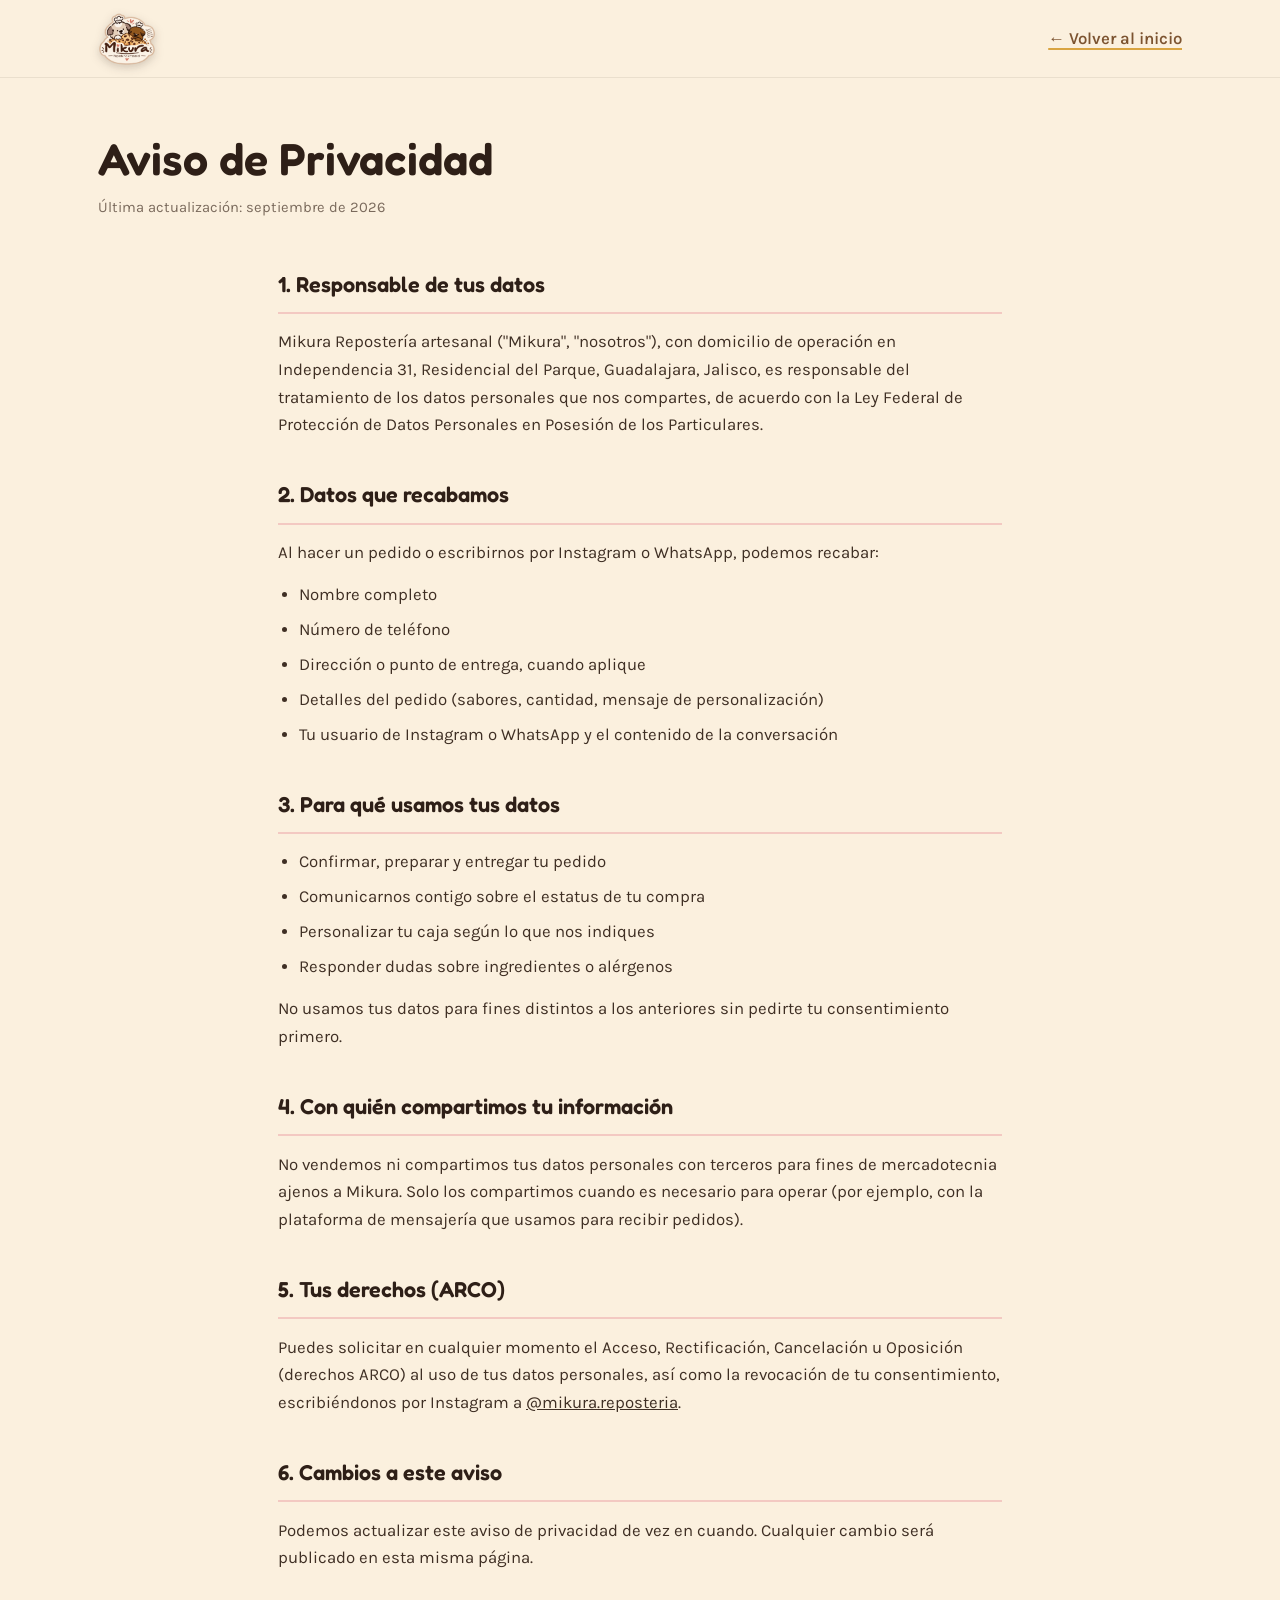
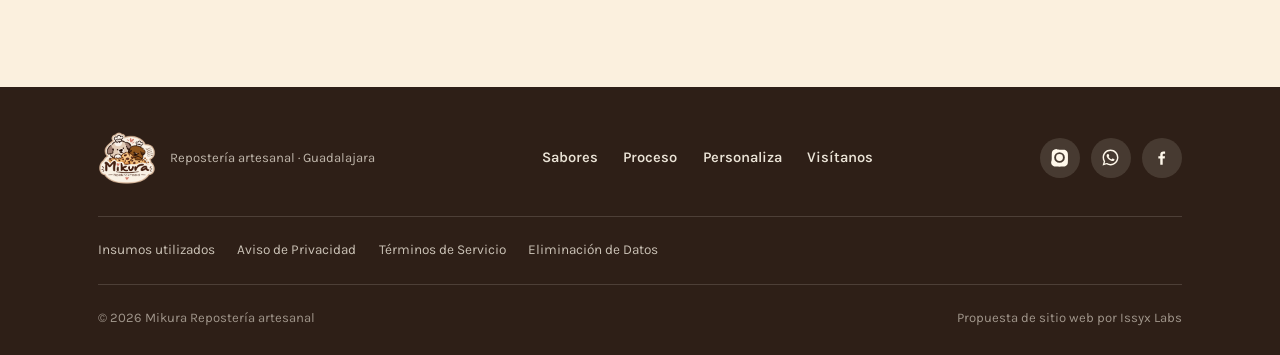
==== aviso-privacidad.html @ cdae1a2a "Add files via upload" ====
<!DOCTYPE html>
<html lang="es-MX">
<head>
<meta charset="UTF-8">
<meta name="viewport" content="width=device-width, initial-scale=1.0">
<title>Aviso de Privacidad | Mikura</title>
<link rel="preconnect" href="https://fonts.googleapis.com">
<link rel="preconnect" href="https://fonts.gstatic.com" crossorigin>
<link href="https://fonts.googleapis.com/css2?family=Fredoka:wght@400;500;600;700&family=Karla:wght@400;500;600;700&display=swap" rel="stylesheet">
<link rel="stylesheet" href="styles.css">
</head>
<body>

<header>
  <div class="subnav">
    <a href="index.html" class="brand">
      <img src="logo.png" alt="Mikura, repostería artesanal">
    </a>
    <a href="index.html" class="link-underline">← Volver al inicio</a>
  </div>
</header>

<main>
  <section class="subpage-hero">
    <div class="wrap">
      <h1>Aviso de Privacidad</h1>
      <p class="updated">Última actualización: septiembre de 2026</p>
    </div>
  </section>

  <section class="legal-content">
    <div class="wrap">

      <section>
        <h2>1. Responsable de tus datos</h2>
        <p>Mikura Repostería artesanal ("Mikura", "nosotros"), con domicilio de operación en Independencia 31, Residencial del Parque, Guadalajara, Jalisco, es responsable del tratamiento de los datos personales que nos compartes, de acuerdo con la Ley Federal de Protección de Datos Personales en Posesión de los Particulares.</p>
      </section>

      <section>
        <h2>2. Datos que recabamos</h2>
        <p>Al hacer un pedido o escribirnos por Instagram o WhatsApp, podemos recabar:</p>
        <ul>
          <li>Nombre completo</li>
          <li>Número de teléfono</li>
          <li>Dirección o punto de entrega, cuando aplique</li>
          <li>Detalles del pedido (sabores, cantidad, mensaje de personalización)</li>
          <li>Tu usuario de Instagram o WhatsApp y el contenido de la conversación</li>
        </ul>
      </section>

      <section>
        <h2>3. Para qué usamos tus datos</h2>
        <ul>
          <li>Confirmar, preparar y entregar tu pedido</li>
          <li>Comunicarnos contigo sobre el estatus de tu compra</li>
          <li>Personalizar tu caja según lo que nos indiques</li>
          <li>Responder dudas sobre ingredientes o alérgenos</li>
        </ul>
        <p>No usamos tus datos para fines distintos a los anteriores sin pedirte tu consentimiento primero.</p>
      </section>

      <section>
        <h2>4. Con quién compartimos tu información</h2>
        <p>No vendemos ni compartimos tus datos personales con terceros para fines de mercadotecnia ajenos a Mikura. Solo los compartimos cuando es necesario para operar (por ejemplo, con la plataforma de mensajería que usamos para recibir pedidos).</p>
      </section>

      <section>
        <h2>5. Tus derechos (ARCO)</h2>
        <p>Puedes solicitar en cualquier momento el Acceso, Rectificación, Cancelación u Oposición (derechos ARCO) al uso de tus datos personales, así como la revocación de tu consentimiento, escribiéndonos por Instagram a <a href="https://www.instagram.com/mikura.reposteria/" target="_blank" rel="noopener">@mikura.reposteria</a>.</p>
      </section>

      <section>
        <h2>6. Cambios a este aviso</h2>
        <p>Podemos actualizar este aviso de privacidad de vez en cuando. Cualquier cambio será publicado en esta misma página.</p>
      </section>

    </div>
  </section>
</main>

<footer>
  <div class="wrap">
    <div class="footer-top">
      <div class="footer-brand">
        <img src="logo.png" alt="Mikura, repostería artesanal">
        <span>Repostería artesanal · Guadalajara</span>
      </div>
      <div class="footer-links">
        <a href="index.html#sabores">Sabores</a>
        <a href="index.html#proceso">Proceso</a>
        <a href="index.html#personaliza">Personaliza</a>
        <a href="index.html#visitanos">Visítanos</a>
      </div>
      <div class="social-row">
        <a href="https://www.instagram.com/mikura.reposteria/" target="_blank" rel="noopener" class="social-icon" aria-label="Instagram">
          <svg viewBox="0 0 24 24"><path d="M12 2.2c3.2 0 3.58.01 4.85.07 1.17.05 1.97.24 2.43.4a4.9 4.9 0 0 1 1.77 1.15 4.9 4.9 0 0 1 1.15 1.77c.16.46.35 1.26.4 2.43.06 1.27.07 1.65.07 4.85s-.01 3.58-.07 4.85c-.05 1.17-.24 1.97-.4 2.43a4.9 4.9 0 0 1-1.15 1.77 4.9 4.9 0 0 1-1.77 1.15c-.46.16-1.26.35-2.43.4-1.27.06-1.65.07-4.85.07s-3.58-.01-4.85-.07c-1.17-.05-1.97-.24-2.43-.4a4.9 4.9 0 0 1-1.77-1.15 4.9 4.9 0 0 1-1.15-1.77c-.16-.46-.35-1.26-.4-2.43C2.21 15.58 2.2 15.2 2.2 12s.01-3.58.07-4.85c.05-1.17.24-1.97.4-2.43a4.9 4.9 0 0 1 1.15-1.77A4.9 4.9 0 0 1 5.59 1.8c.46-.16 1.26-.35 2.43-.4C9.29 2.21 9.67 2.2 12 2.2Zm0 3.05a6.75 6.75 0 1 0 0 13.5 6.75 6.75 0 0 0 0-13.5Zm0 2.4a4.35 4.35 0 1 1 0 8.7 4.35 4.35 0 0 1 0-8.7Zm7.02-2.68a1.58 1.58 0 1 1-3.15 0 1.58 1.58 0 0 1 3.15 0Z"/></svg>
        </a>
        <a href="#" class="social-icon pending" data-pending="WhatsApp" aria-label="WhatsApp">
          <svg viewBox="0 0 24 24"><path d="M12.02 2C6.5 2 2.03 6.48 2.03 12c0 1.86.5 3.62 1.42 5.14L2 22l4.98-1.4a9.94 9.94 0 0 0 5.04 1.37h.01c5.51 0 9.98-4.48 9.98-10S17.53 2 12.02 2Zm0 18.1h-.01a8.1 8.1 0 0 1-4.14-1.13l-.3-.18-3.07.87.82-3.03-.2-.31a8.16 8.16 0 0 1-1.24-4.32c0-4.52 3.66-8.19 8.16-8.19a8.13 8.13 0 0 1 8.14 8.2c0 4.52-3.67 8.19-8.16 8.19Zm4.46-6.14c-.24-.12-1.44-.71-1.66-.79-.22-.08-.38-.12-.55.12-.16.24-.63.79-.77.95-.14.16-.28.18-.52.06-.24-.12-1.02-.38-1.94-1.2-.72-.64-1.2-1.44-1.35-1.68-.14-.24-.02-.37.11-.49.11-.11.24-.28.36-.42.12-.14.16-.24.24-.4.08-.16.04-.3-.02-.42-.06-.12-.55-1.33-.76-1.82-.2-.48-.4-.41-.55-.42h-.47c-.16 0-.42.06-.64.3-.22.24-.84.82-.84 2s.86 2.32.98 2.48c.12.16 1.7 2.6 4.12 3.64.58.25 1.03.4 1.38.51.58.18 1.11.16 1.53.1.47-.07 1.44-.59 1.64-1.16.2-.57.2-1.06.14-1.16-.06-.1-.22-.16-.46-.28Z"/></svg>
        </a>
        <a href="#" class="social-icon pending" data-pending="Facebook" aria-label="Facebook">
          <svg viewBox="0 0 24 24"><path d="M13.5 21v-7.6h2.55l.38-2.96h-2.93V8.56c0-.86.24-1.44 1.47-1.44h1.57V4.46c-.27-.04-1.2-.12-2.28-.12-2.26 0-3.8 1.38-3.8 3.9v2.18H8v2.96h2.46V21h3.04Z"/></svg>
        </a>
      </div>
    </div>
    <div class="footer-legal">
      <a href="insumos.html">Insumos utilizados</a>
      <a href="aviso-privacidad.html">Aviso de Privacidad</a>
      <a href="terminos-servicio.html">Términos de Servicio</a>
      <a href="eliminacion-datos.html">Eliminación de Datos</a>
    </div>
    <div class="footer-bottom">
      <span>© 2026 Mikura Repostería artesanal</span>
      <span>Propuesta de sitio web por Issyx Labs</span>
    </div>
  </div>
</footer>

<script>
  function showToast(msg){
    let t = document.getElementById('toast');
    if(!t){
      t = document.createElement('div');
      t.id = 'toast';
      t.className = 'toast';
      document.body.appendChild(t);
    }
    t.textContent = msg;
    t.classList.add('show');
    clearTimeout(t._timer);
    t._timer = setTimeout(() => t.classList.remove('show'), 2200);
  }
  document.querySelectorAll('.social-icon.pending').forEach(el => {
    el.addEventListener('click', (e) => {
      e.preventDefault();
      showToast(`${el.dataset.pending}: por conectar`);
    });
  });
</script>

</body>
</html>
---- styles.css ----
:root{
    --cream: #FBF0DE;
    --cream-soft: #FFF8EB;
    --kraft: #B98654;
    --kraft-dark: #7C5330;
    --cocoa: #2E1F17;
    --cherry: #C23B3B;
    --cherry-dark: #9A2E2E;
    --blush: #F3C9C2;
    --caramel: #D9A441;
    --max: 1180px;
  }

  *{box-sizing:border-box;}
  html{scroll-behavior:smooth;}
  body{
    margin:0;
    background:var(--cream);
    color:var(--cocoa);
    font-family:'Karla', sans-serif;
    font-size:1.05rem;
    line-height:1.65;
    -webkit-font-smoothing:antialiased;
  }
  img{max-width:100%;display:block;}
  a{color:inherit;}
  h1,h2,h3{
    font-family:'Fredoka', sans-serif;
    margin:0;
    font-weight:600;
    color:var(--cocoa);
  }
  .wrap{max-width:var(--max); margin:0 auto; padding:0 clamp(1.25rem, 4vw, 3rem);}
  :focus-visible{outline:3px solid var(--cherry); outline-offset:3px;}

  @media (prefers-reduced-motion: reduce){
    *{animation-duration:0.001ms !important; animation-iteration-count:1 !important; scroll-behavior:auto !important;}
    .zoom img{transition:none !important;}
    .zoom:hover img{transform:none !important;}
  }

  /* ---------- ZOOM UTILITY ---------- */
  .zoom{overflow:hidden;}
  .zoom img{transition:transform 0.55s cubic-bezier(.2,.8,.2,1);}
  .zoom:hover img{transform:scale(1.09);}

  /* ---------- NAV ---------- */
  header{
    position:sticky; top:0; z-index:50;
    background:rgba(251,240,222,0.92);
    backdrop-filter:blur(6px);
    border-bottom:1px solid rgba(46,31,23,0.08);
  }
  .nav{
    display:flex; align-items:center; justify-content:space-between;
    padding:0.6rem clamp(1.25rem, 4vw, 3rem);
    max-width:var(--max); margin:0 auto;
    flex-wrap:wrap; gap:0.6rem;
  }
  .brand{display:flex; align-items:center; gap:0.7rem; text-decoration:none;}
  .brand img{
    height:58px; width:auto;
    filter:drop-shadow(0 3px 5px rgba(46,31,23,0.2));
  }

  nav.links{display:flex; align-items:center; gap:1.9rem;}
  nav.links a{
    text-decoration:none; font-weight:600; font-size:0.95rem; color:var(--cocoa);
    position:relative;
  }
  nav.links a:not(.btn)::after{
    content:''; position:absolute; left:0; right:0; bottom:-5px; height:2px;
    background:var(--cherry); transform:scaleX(0); transform-origin:left;
    transition:transform 0.25s ease;
  }
  nav.links a:not(.btn):hover::after{transform:scaleX(1);}

  .btn{
    display:inline-flex; align-items:center; gap:0.5rem;
    background:var(--cherry); color:var(--cream-soft);
    padding:0.7rem 1.4rem; border-radius:50px;
    font-family:'Fredoka'; font-weight:600; font-size:0.95rem;
    text-decoration:none; border:none; cursor:pointer;
    box-shadow:0 4px 0 var(--cherry-dark);
    transition:transform 0.15s ease, box-shadow 0.15s ease;
  }
  .btn:hover{transform:translateY(2px); box-shadow:0 2px 0 var(--cherry-dark);}
  .btn.ghost{
    background:transparent; color:var(--cocoa); box-shadow:none;
    border:2px solid var(--cocoa);
  }
  .btn.ghost:hover{background:var(--cocoa); color:var(--cream-soft); transform:none;}

  .nav-toggle{display:none;}

  /* ---------- HERO ---------- */
  .hero{
    padding:clamp(2.5rem,6vw,5rem) 0 clamp(3rem,7vw,5rem);
    overflow:hidden;
  }
  .hero .wrap{
    display:grid; grid-template-columns:1.05fr 0.95fr; gap:clamp(2rem,5vw,4rem);
    align-items:center;
  }
  .hero h1{
    font-size:clamp(2.5rem, 5.2vw, 3.7rem);
    line-height:1.06;
    letter-spacing:-0.01em;
  }
  .hero h1 em{
    font-style:normal;
    color:var(--cherry);
  }
  .hero p.lead{
    margin:1.3rem 0 2rem;
    max-width:44ch;
    font-size:1.12rem;
    color:#4a382c;
  }
  .hero-ctas{display:flex; align-items:center; gap:1.6rem; flex-wrap:wrap;}
  .link-underline{
    text-decoration:underline; text-decoration-color:var(--caramel); text-decoration-thickness:2px;
    text-underline-offset:4px; font-weight:600; color:var(--kraft-dark);
  }

  .hero-art{position:relative; display:flex; justify-content:center;}
  .hero-art .blob{
    position:absolute; inset:-6% -2% -2% -6%;
    background:var(--blush);
    border-radius:58% 42% 63% 37% / 41% 47% 53% 59%;
    z-index:0;
  }
  .hero-art .frame{
    position:relative; z-index:1;
    width:min(400px, 84%);
    aspect-ratio:1/1;
    transform:rotate(-4deg);
    border-radius:26px;
    overflow:hidden;
    box-shadow:0 24px 40px -14px rgba(46,31,23,0.45);
    border:8px solid var(--cream-soft);
  }
  .hero-art .frame img{width:100%; height:100%; object-fit:cover;}
  .hero-art .tape{
    position:absolute; top:-18px; left:50%; transform:translateX(-50%) rotate(-3deg);
    width:120px; height:38px; background:rgba(243,201,194,0.85);
    z-index:2; box-shadow:0 2px 4px rgba(0,0,0,0.15);
  }
  .hero-art .tag{
    position:absolute; bottom:-16px; right:2%; z-index:2;
    background:var(--cocoa); color:var(--cream-soft);
    font-family:'Fredoka'; font-weight:600; font-size:0.85rem;
    padding:0.55rem 1rem; border-radius:10px;
    box-shadow:0 6px 14px rgba(0,0,0,0.25);
    transform:rotate(3deg);
  }

  /* ---------- MARQUEE ---------- */
  .marquee-band{
    background:var(--kraft-dark);
    color:var(--cream-soft);
    overflow:hidden;
    padding:0.95rem 0;
    position:relative;
    border-top:1px solid rgba(0,0,0,0.15);
    border-bottom:1px solid rgba(0,0,0,0.15);
  }
  .marquee-track{
    display:flex; width:max-content;
    animation:scroll 30s linear infinite;
    gap:2.5rem;
  }
  .marquee-track span{
    font-family:'Fredoka'; font-weight:500; font-size:1.05rem;
    white-space:nowrap; display:flex; align-items:center; gap:2.5rem;
  }
  .marquee-track span::after{content:'•'; color:var(--caramel); margin-left:2.5rem;}
  @keyframes scroll{
    from{transform:translateX(0);}
    to{transform:translateX(-50%);}
  }

  /* ---------- SCALLOP DIVIDER ---------- */
  .scallop{
    display:block; width:100%; height:26px;
    background:var(--cream);
  }
  .scallop svg{display:block; width:100%; height:100%;}

  /* ---------- SECTION HEADS ---------- */
  section{padding:clamp(3.5rem,7vw,6rem) 0;}
  .section-head{max-width:56ch; margin-bottom:clamp(2rem,5vw,3rem);}
  .section-head h2{font-size:clamp(1.9rem,3.6vw,2.5rem); line-height:1.15;}
  .section-head p{color:#4a382c; margin-top:0.9rem; font-size:1.05rem;}

  /* ---------- SABORES GRID ---------- */
  .sabores{background:var(--cream-soft); position:relative;}
  .sabores::before{
    content:''; position:absolute; inset:0;
    background-image:radial-gradient(var(--blush) 1.6px, transparent 1.6px);
    background-size:26px 26px;
    opacity:0.55;
    pointer-events:none;
  }
  .sabores .wrap{position:relative;}
  .sabores-grid{
    display:grid;
    grid-template-columns:repeat(3, 1fr);
    gap:1.8rem 1.8rem;
  }
  .flavor-card{
    margin:0; position:relative; border-radius:20px;
    box-shadow:0 16px 28px -14px rgba(46,31,23,0.38);
    border:6px solid var(--cream-soft);
    aspect-ratio:1/1;
    cursor:pointer;
  }
  .flavor-card img{width:100%; height:100%; object-fit:cover;}
  .flavor-card:nth-child(odd){transform:rotate(-1.4deg);}
  .flavor-card:nth-child(even){transform:rotate(1.6deg);}
  .flavor-card:nth-child(3n){transform:rotate(-0.8deg);}

  /* ---------- VIDEO ---------- */
  .video-section{background:var(--cream); position:relative; overflow:hidden;}
  .video-section .wrap{
    display:grid; grid-template-columns:0.95fr 1.05fr; gap:clamp(2rem,5vw,4rem);
    align-items:center;
  }
  .video-copy p{color:#4a382c;}
  .video-copy .example{
    background:var(--cream-soft); border-radius:14px; padding:1.1rem 1.3rem;
    border-left:4px solid var(--cherry); margin-top:1.6rem; max-width:44ch;
  }
  .video-copy .example strong{font-family:'Fredoka'; font-weight:600; display:block; margin-bottom:0.2rem;}
  .video-art{position:relative; max-width:300px; margin:0 auto;}
  .video-art .phone-frame{
    position:relative; border-radius:32px; overflow:hidden;
    border:10px solid var(--cocoa);
    box-shadow:0 26px 42px -16px rgba(46,31,23,0.45);
    transform:rotate(-2deg);
    aspect-ratio:9/16;
  }
  .video-art .phone-frame video{width:100%; height:100%; object-fit:cover; display:block;}
  .video-art .notch{
    position:absolute; top:0; left:50%; transform:translateX(-50%);
    width:38%; height:20px; background:var(--cocoa);
    border-radius:0 0 14px 14px; z-index:2;
  }
  .video-art .tag{
    position:absolute; bottom:-16px; right:-10px; z-index:2;
    background:var(--cherry); color:var(--cream-soft);
    font-family:'Fredoka'; font-weight:600; font-size:0.85rem;
    padding:0.55rem 1rem; border-radius:10px;
    box-shadow:0 6px 14px rgba(0,0,0,0.25);
    transform:rotate(4deg);
  }

  /* ---------- PERSONALIZE ---------- */
  .personalize .wrap{
    display:grid; grid-template-columns:0.95fr 1.05fr; gap:clamp(2rem,5vw,4rem);
    align-items:center;
  }
  .personalize .copy p{color:#4a382c;}
  .personalize .example{
    background:var(--cream-soft); border-radius:14px; padding:1.1rem 1.3rem;
    border-left:4px solid var(--caramel); margin-top:1.6rem; max-width:44ch;
  }
  .personalize .example strong{font-family:'Fredoka'; font-weight:600; display:block; margin-bottom:0.2rem;}
  .personalize-art{position:relative; max-width:380px; margin:0 auto;}
  .personalize-art .frame{
    border-radius:22px; overflow:hidden;
    box-shadow:0 22px 38px -16px rgba(46,31,23,0.4);
    transform:rotate(2.5deg);
    border:8px solid var(--cream-soft);
  }
  .personalize-art .sticker{
    position:absolute; top:-22px; left:-18px; z-index:2;
    background:var(--cherry); color:var(--cream-soft);
    font-family:'Fredoka'; font-weight:600; font-size:0.85rem;
    padding:0.7rem 0.9rem; border-radius:50%;
    width:86px; height:86px; display:flex; align-items:center; justify-content:center;
    text-align:center; line-height:1.15; transform:rotate(-8deg);
    box-shadow:0 8px 16px rgba(0,0,0,0.25);
  }

  /* ---------- VISIT ---------- */
  .visit{
    background:var(--kraft);
    background-image:linear-gradient(180deg, var(--kraft) 0%, var(--kraft-dark) 100%);
    color:var(--cream-soft);
  }
  .visit .section-head h2, .visit .section-head p{color:var(--cream-soft);}
  .visit .section-head p{color:rgba(255,248,235,0.85);}
  .visit-grid{
    display:grid; grid-template-columns:1fr 1fr; gap:2.2rem;
  }
  .visit-card{
    background:var(--cream-soft); color:var(--cocoa);
    border-radius:18px; padding:2rem;
    box-shadow:0 18px 30px -14px rgba(0,0,0,0.35);
  }
  .visit-card h3{font-size:1.3rem; margin-bottom:1rem;}
  .visit-list{list-style:none; margin:0; padding:0; display:flex; flex-direction:column; gap:0.9rem;}
  .visit-list li{display:flex; gap:0.8rem; align-items:flex-start; font-size:1rem;}
  .visit-list .ico{
    flex:none; width:34px; height:34px; border-radius:50%;
    background:var(--blush); display:flex; align-items:center; justify-content:center;
    font-size:1.05rem;
  }
  .visit-card .cta-row{display:flex; gap:0.9rem; margin-top:1.6rem; flex-wrap:wrap;}
  .map-embed{
    border-radius:18px; overflow:hidden; border:6px solid var(--cream-soft);
    box-shadow:0 18px 30px -14px rgba(0,0,0,0.35);
    min-height:320px;
  }
  .map-embed iframe{width:100%; height:100%; min-height:320px; border:0; display:block;}

  /* ---------- FOOTER ---------- */
  footer{
    background:var(--cocoa); color:var(--cream-soft);
    padding:2.6rem 0 1.6rem;
  }
  .footer-top{
    display:flex; justify-content:space-between; align-items:center; gap:1.5rem;
    flex-wrap:wrap; padding-bottom:1.8rem;
    border-bottom:1px solid rgba(255,248,235,0.15);
  }
  .footer-brand{display:flex; align-items:center; gap:0.9rem;}
  .footer-brand img{height:58px; width:auto;}
  .footer-brand span{display:block; font-family:'Karla'; font-weight:400; font-size:0.82rem; color:rgba(255,248,235,0.7);}
  .footer-links{display:flex; gap:1.6rem; flex-wrap:wrap;}
  .footer-links a{text-decoration:none; font-weight:600; font-size:0.92rem; color:rgba(255,248,235,0.9);}
  .footer-bottom{
    display:flex; justify-content:space-between; flex-wrap:wrap; gap:0.6rem;
    padding-top:1.4rem; font-size:0.82rem; color:rgba(255,248,235,0.55);
  }

  /* ---------- RESPONSIVE ---------- */
  @media (max-width: 860px){
    nav.links{
      position:fixed; inset:64px 0 auto 0; background:var(--cream-soft);
      flex-direction:column; align-items:flex-start; padding:1.4rem clamp(1.25rem,4vw,3rem) 2rem;
      gap:1.1rem; box-shadow:0 12px 20px -10px rgba(0,0,0,0.25);
      transform:translateY(-130%); transition:transform 0.25s ease;
    }
    nav.links.open{transform:translateY(0);}
    .nav-toggle{
      display:inline-flex; background:none; border:2px solid var(--cocoa);
      border-radius:10px; width:42px; height:38px; align-items:center; justify-content:center;
      cursor:pointer; flex-direction:column; gap:4px;
    }
    .nav-toggle span{width:20px; height:2px; background:var(--cocoa); display:block;}

    .hero .wrap{grid-template-columns:1fr;}
    .hero-art{order:-1;}
    .hero p.lead{max-width:none;}

    .personalize .wrap{grid-template-columns:1fr;}
    .personalize-art{order:-1;}

    .video-section .wrap{grid-template-columns:1fr;}
    .video-art{order:-1;}

    .sabores-grid{grid-template-columns:1fr 1fr;}

    .visit-grid{grid-template-columns:1fr;}
  }

  @media (max-width: 560px){
    .sabores-grid{grid-template-columns:1fr;}
    .flavor-card{transform:none !important; max-width:320px; margin:0 auto;}
  }

  @media (max-width: 480px){
    .hero-ctas{flex-direction:column; align-items:flex-start;}
  }

/* ---------- TOAST ---------- */
.toast{
  position:fixed; left:50%; bottom:28px; z-index:300;
  transform:translateX(-50%) translateY(20px);
  background:var(--cocoa); color:var(--cream-soft);
  padding:0.8rem 1.5rem; border-radius:50px;
  font-family:'Fredoka'; font-weight:600; font-size:0.95rem;
  box-shadow:0 12px 26px rgba(0,0,0,0.32);
  opacity:0; pointer-events:none;
  transition:opacity 0.25s ease, transform 0.25s ease;
  max-width:88vw; text-align:center;
}
.toast.show{opacity:1; transform:translateX(-50%) translateY(0);}

/* ---------- SOCIAL ICONS ---------- */
.social-row{display:flex; align-items:center; gap:0.7rem;}
.social-icon{
  display:inline-flex; align-items:center; justify-content:center;
  width:40px; height:40px; border-radius:50%;
  background:rgba(255,248,235,0.12);
  color:var(--cream-soft);
  text-decoration:none;
  transition:background 0.2s ease, transform 0.2s ease;
}
.social-icon svg{width:19px; height:19px; fill:currentColor;}
.social-icon:hover{background:var(--cherry); transform:translateY(-2px);}
.social-icon.pending{cursor:pointer;}

/* Light variant, used on the legal-page header */
.social-row.on-cream .social-icon{
  background:rgba(46,31,23,0.08); color:var(--cocoa);
}
.social-row.on-cream .social-icon:hover{background:var(--cherry); color:var(--cream-soft);}

/* ---------- FOOTER LEGAL ROW ---------- */
.footer-legal{
  display:flex; flex-wrap:wrap; gap:1.4rem;
  padding:1.4rem 0; margin-top:0;
  border-bottom:1px solid rgba(255,248,235,0.15);
}
.footer-legal a{
  text-decoration:none; font-size:0.85rem;
  color:rgba(255,248,235,0.75);
}
.footer-legal a:hover{color:var(--cream-soft); text-decoration:underline;}

/* ---------- LEGAL / SUBPAGES ---------- */
.subpage-hero{
  padding:clamp(2.5rem,6vw,3.5rem) 0 clamp(1.5rem,4vw,2rem);
}
.subpage-hero .back-link{
  display:inline-flex; align-items:center; gap:0.4rem;
  text-decoration:none; font-weight:600; font-size:0.9rem;
  color:var(--kraft-dark); margin-bottom:1.2rem;
}
.subpage-hero h1{
  font-size:clamp(2rem,4.4vw,2.8rem); line-height:1.12;
}
.subpage-hero p.updated{
  margin-top:0.7rem; color:#7a6a5c; font-size:0.92rem;
}
.legal-content{padding:0 0 clamp(3rem,6vw,5rem);}
.legal-content .wrap{max-width:820px;}
.legal-content section{padding:0; margin-bottom:2.4rem;}
.legal-content h2{
  font-size:1.35rem; margin-bottom:0.9rem;
  padding-bottom:0.6rem; border-bottom:2px solid var(--blush);
}
.legal-content h3{font-size:1.05rem; margin:1.2rem 0 0.5rem;}
.legal-content p{color:#3f2f24; margin:0 0 0.9rem;}
.legal-content ul, .legal-content ol{color:#3f2f24; padding-left:1.3rem; margin:0 0 0.9rem;}
.legal-content li{margin-bottom:0.45rem;}
.legal-content .callout{
  background:var(--cream-soft); border-left:4px solid var(--caramel);
  border-radius:12px; padding:1rem 1.3rem; margin:1.2rem 0;
}
.legal-content table{
  width:100%; border-collapse:collapse; margin:0.8rem 0 1.4rem;
  font-size:0.94rem;
}
.legal-content th, .legal-content td{
  text-align:left; padding:0.6rem 0.7rem; border-bottom:1px solid rgba(46,31,23,0.12);
  vertical-align:top;
}
.legal-content th{font-family:'Fredoka'; font-weight:600; color:var(--kraft-dark);}

/* ---------- SUBPAGE NAV ---------- */
.subnav{
  display:flex; align-items:center; justify-content:space-between;
  padding:0.6rem clamp(1.25rem, 4vw, 3rem);
  max-width:var(--max); margin:0 auto;
  flex-wrap:wrap; gap:0.8rem;
}
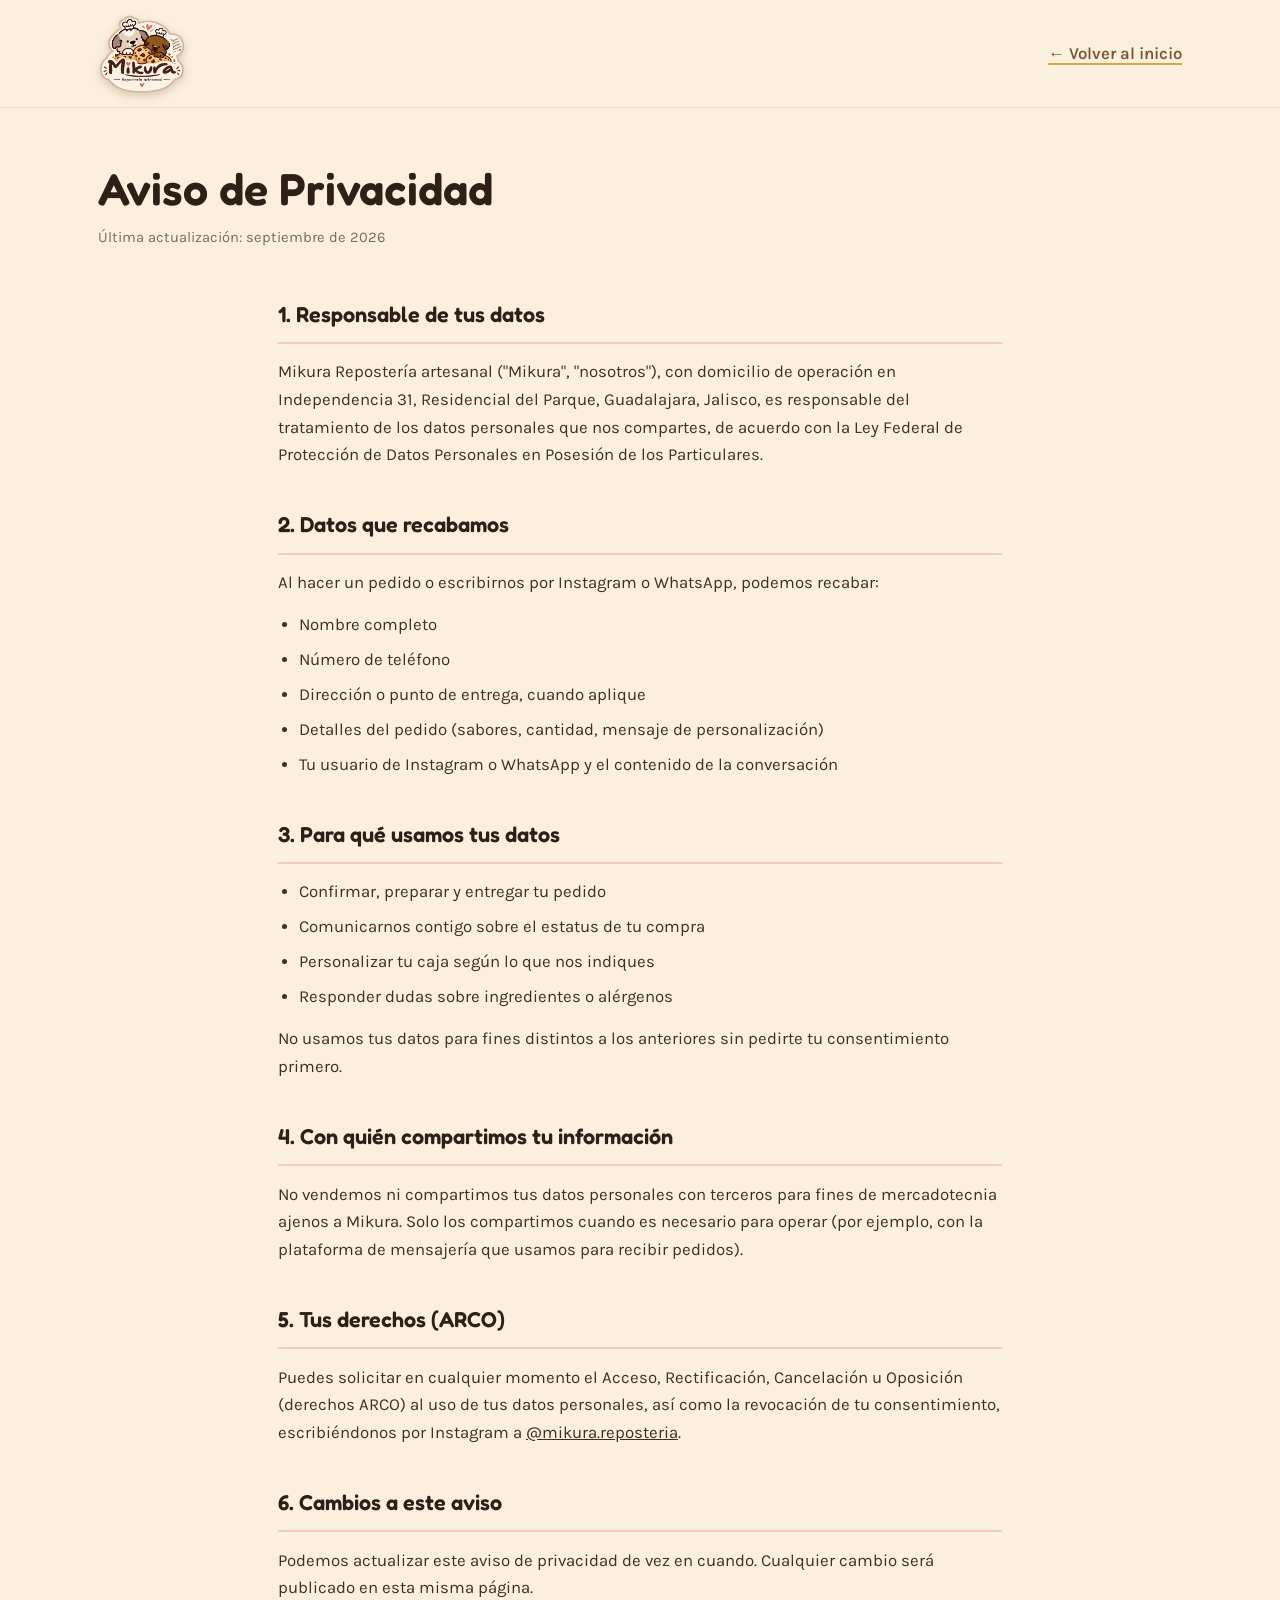
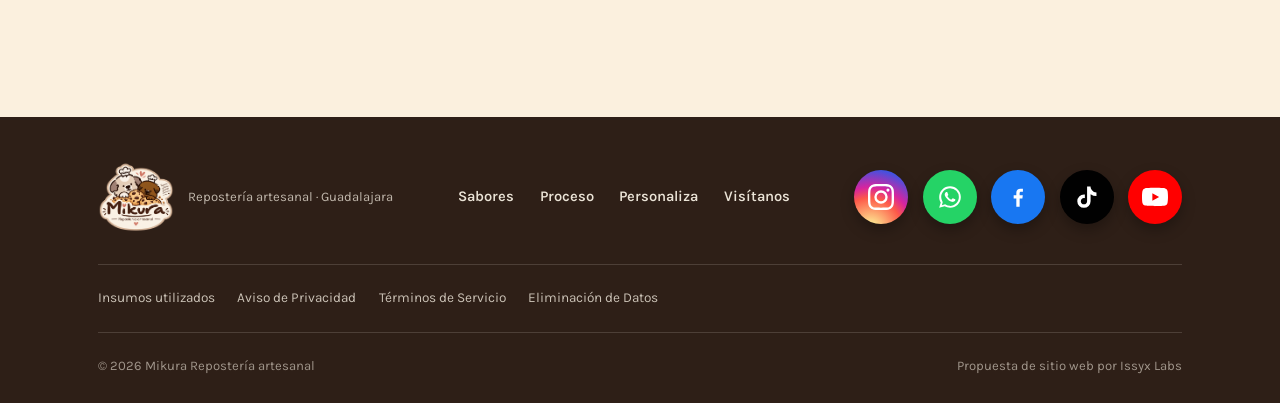
==== commit bbf0b436: "Add files via upload" ====
--- a/aviso-privacidad.html
+++ b/aviso-privacidad.html
@@ -92,14 +92,20 @@
         <a href="index.html#visitanos">Visítanos</a>
       </div>
       <div class="social-row">
-        <a href="https://www.instagram.com/mikura.reposteria/" target="_blank" rel="noopener" class="social-icon" aria-label="Instagram">
-          <svg viewBox="0 0 24 24"><path d="M12 2.2c3.2 0 3.58.01 4.85.07 1.17.05 1.97.24 2.43.4a4.9 4.9 0 0 1 1.77 1.15 4.9 4.9 0 0 1 1.15 1.77c.16.46.35 1.26.4 2.43.06 1.27.07 1.65.07 4.85s-.01 3.58-.07 4.85c-.05 1.17-.24 1.97-.4 2.43a4.9 4.9 0 0 1-1.15 1.77 4.9 4.9 0 0 1-1.77 1.15c-.46.16-1.26.35-2.43.4-1.27.06-1.65.07-4.85.07s-3.58-.01-4.85-.07c-1.17-.05-1.97-.24-2.43-.4a4.9 4.9 0 0 1-1.77-1.15 4.9 4.9 0 0 1-1.15-1.77c-.16-.46-.35-1.26-.4-2.43C2.21 15.58 2.2 15.2 2.2 12s.01-3.58.07-4.85c.05-1.17.24-1.97.4-2.43a4.9 4.9 0 0 1 1.15-1.77A4.9 4.9 0 0 1 5.59 1.8c.46-.16 1.26-.35 2.43-.4C9.29 2.21 9.67 2.2 12 2.2Zm0 3.05a6.75 6.75 0 1 0 0 13.5 6.75 6.75 0 0 0 0-13.5Zm0 2.4a4.35 4.35 0 1 1 0 8.7 4.35 4.35 0 0 1 0-8.7Zm7.02-2.68a1.58 1.58 0 1 1-3.15 0 1.58 1.58 0 0 1 3.15 0Z"/></svg>
+        <a href="https://www.instagram.com/mikura.reposteria/" target="_blank" rel="noopener" class="social-icon ig" aria-label="Instagram">
+          <svg viewBox="0 0 24 24"><path d="M12 0C8.74 0 8.333.014 7.053.072 5.775.132 4.905.333 4.14.63c-.789.306-1.459.717-2.126 1.384S.935 3.35.63 4.14C.333 4.905.131 5.775.072 7.053.014 8.333 0 8.74 0 12s.014 3.667.072 4.947c.06 1.277.261 2.148.558 2.913.306.788.717 1.459 1.384 2.126.667.666 1.336 1.079 2.126 1.384.766.296 1.636.499 2.913.558C8.333 23.988 8.74 24 12 24s3.667-.014 4.947-.072c1.277-.06 2.148-.262 2.913-.558.788-.306 1.459-.718 2.126-1.384.666-.667 1.079-1.335 1.384-2.126.296-.765.499-1.636.558-2.913.06-1.28.072-1.687.072-4.947s-.014-3.667-.072-4.947c-.06-1.277-.262-2.149-.558-2.913-.306-.789-.718-1.459-1.384-2.126C21.319 1.347 20.651.935 19.86.63c-.765-.297-1.636-.499-2.913-.558C15.667.014 15.26 0 12 0Zm0 2.16c3.2 0 3.58.01 4.85.07 1.17.05 1.8.25 2.23.42.56.21.96.48 1.38.9.42.42.68.82.9 1.38.16.42.36 1.06.41 2.23.06 1.27.07 1.65.07 4.85s-.01 3.58-.07 4.85c-.05 1.17-.25 1.8-.41 2.23-.22.56-.48.96-.9 1.38-.42.42-.82.68-1.38.9-.42.16-1.06.36-2.23.41-1.27.06-1.65.07-4.85.07s-3.58-.01-4.85-.07c-1.17-.05-1.8-.25-2.23-.41-.56-.22-.96-.48-1.38-.9-.42-.42-.68-.82-.9-1.38-.16-.42-.36-1.06-.41-2.23-.06-1.27-.07-1.65-.07-4.85s.01-3.58.07-4.85c.05-1.17.25-1.8.41-2.23.22-.56.48-.96.9-1.38.42-.42.82-.68 1.38-.9.42-.16 1.06-.36 2.23-.41 1.27-.06 1.65-.07 4.85-.07ZM12 5.84A6.16 6.16 0 1 0 12 18.16 6.16 6.16 0 0 0 12 5.84Zm0 10.16A4 4 0 1 1 12 8a4 4 0 0 1 0 8Zm7.85-10.4a1.44 1.44 0 1 1-2.88 0 1.44 1.44 0 0 1 2.88 0Z"/></svg>
         </a>
-        <a href="#" class="social-icon pending" data-pending="WhatsApp" aria-label="WhatsApp">
+        <a href="#" class="social-icon pending wa" data-pending="WhatsApp" aria-label="WhatsApp">
           <svg viewBox="0 0 24 24"><path d="M12.02 2C6.5 2 2.03 6.48 2.03 12c0 1.86.5 3.62 1.42 5.14L2 22l4.98-1.4a9.94 9.94 0 0 0 5.04 1.37h.01c5.51 0 9.98-4.48 9.98-10S17.53 2 12.02 2Zm0 18.1h-.01a8.1 8.1 0 0 1-4.14-1.13l-.3-.18-3.07.87.82-3.03-.2-.31a8.16 8.16 0 0 1-1.24-4.32c0-4.52 3.66-8.19 8.16-8.19a8.13 8.13 0 0 1 8.14 8.2c0 4.52-3.67 8.19-8.16 8.19Zm4.46-6.14c-.24-.12-1.44-.71-1.66-.79-.22-.08-.38-.12-.55.12-.16.24-.63.79-.77.95-.14.16-.28.18-.52.06-.24-.12-1.02-.38-1.94-1.2-.72-.64-1.2-1.44-1.35-1.68-.14-.24-.02-.37.11-.49.11-.11.24-.28.36-.42.12-.14.16-.24.24-.4.08-.16.04-.3-.02-.42-.06-.12-.55-1.33-.76-1.82-.2-.48-.4-.41-.55-.42h-.47c-.16 0-.42.06-.64.3-.22.24-.84.82-.84 2s.86 2.32.98 2.48c.12.16 1.7 2.6 4.12 3.64.58.25 1.03.4 1.38.51.58.18 1.11.16 1.53.1.47-.07 1.44-.59 1.64-1.16.2-.57.2-1.06.14-1.16-.06-.1-.22-.16-.46-.28Z"/></svg>
         </a>
-        <a href="#" class="social-icon pending" data-pending="Facebook" aria-label="Facebook">
+        <a href="#" class="social-icon pending fb" data-pending="Facebook" aria-label="Facebook">
           <svg viewBox="0 0 24 24"><path d="M13.5 21v-7.6h2.55l.38-2.96h-2.93V8.56c0-.86.24-1.44 1.47-1.44h1.57V4.46c-.27-.04-1.2-.12-2.28-.12-2.26 0-3.8 1.38-3.8 3.9v2.18H8v2.96h2.46V21h3.04Z"/></svg>
+        </a>
+        <a href="#" class="social-icon pending tt" data-pending="TikTok" aria-label="TikTok">
+          <svg viewBox="0 0 24 24"><path d="M16.6 5.82c-.85-.93-1.32-2.14-1.32-3.4h-3.2v13.44c0 1.6-1.3 2.9-2.9 2.9s-2.9-1.3-2.9-2.9 1.3-2.9 2.9-2.9c.3 0 .58.04.85.13V9.8a6.1 6.1 0 0 0-.85-.06 6.13 6.13 0 1 0 6.13 6.13V9.4a9.28 9.28 0 0 0 5.42 1.73V7.94a5.44 5.44 0 0 1-4.13-2.12Z"/></svg>
+        </a>
+        <a href="#" class="social-icon pending yt" data-pending="YouTube" aria-label="YouTube">
+          <svg viewBox="0 0 24 24"><path d="M23.5 6.19a3.02 3.02 0 0 0-2.12-2.14C19.51 3.55 12 3.55 12 3.55s-7.51 0-9.38.5A3.02 3.02 0 0 0 .5 6.19C0 8.07 0 12 0 12s0 3.93.5 5.81a3.02 3.02 0 0 0 2.12 2.14c1.87.5 9.38.5 9.38.5s7.51 0 9.38-.5a3.02 3.02 0 0 0 2.12-2.14C24 15.93 24 12 24 12s0-3.93-.5-5.81ZM9.55 15.57V8.43L15.82 12l-6.27 3.57Z"/></svg>
         </a>
       </div>
     </div>
--- a/styles.css
+++ b/styles.css
@@ -59,7 +59,7 @@
   }
   .brand{display:flex; align-items:center; gap:0.7rem; text-decoration:none;}
   .brand img{
-    height:58px; width:auto;
+    height:88px; width:auto;
     filter:drop-shadow(0 3px 5px rgba(46,31,23,0.2));
   }
 
@@ -326,7 +326,7 @@
     border-bottom:1px solid rgba(255,248,235,0.15);
   }
   .footer-brand{display:flex; align-items:center; gap:0.9rem;}
-  .footer-brand img{height:58px; width:auto;}
+  .footer-brand img{height:76px; width:auto;}
   .footer-brand span{display:block; font-family:'Karla'; font-weight:400; font-size:0.82rem; color:rgba(255,248,235,0.7);}
   .footer-links{display:flex; gap:1.6rem; flex-wrap:wrap;}
   .footer-links a{text-decoration:none; font-weight:600; font-size:0.92rem; color:rgba(255,248,235,0.9);}
@@ -337,6 +337,7 @@
 
   /* ---------- RESPONSIVE ---------- */
   @media (max-width: 860px){
+    .brand img{height:66px;}
     nav.links{
       position:fixed; inset:64px 0 auto 0; background:var(--cream-soft);
       flex-direction:column; align-items:flex-start; padding:1.4rem clamp(1.25rem,4vw,3rem) 2rem;
@@ -390,24 +391,30 @@
 .toast.show{opacity:1; transform:translateX(-50%) translateY(0);}
 
 /* ---------- SOCIAL ICONS ---------- */
-.social-row{display:flex; align-items:center; gap:0.7rem;}
+.social-row{display:flex; align-items:center; gap:0.9rem; flex-wrap:wrap;}
 .social-icon{
   display:inline-flex; align-items:center; justify-content:center;
-  width:40px; height:40px; border-radius:50%;
-  background:rgba(255,248,235,0.12);
-  color:var(--cream-soft);
+  width:54px; height:54px; border-radius:50%;
+  color:#fff;
   text-decoration:none;
-  transition:background 0.2s ease, transform 0.2s ease;
-}
-.social-icon svg{width:19px; height:19px; fill:currentColor;}
-.social-icon:hover{background:var(--cherry); transform:translateY(-2px);}
+  box-shadow:0 6px 14px rgba(0,0,0,0.28);
+  transition:transform 0.2s ease, box-shadow 0.2s ease, filter 0.2s ease;
+}
+.social-icon svg{width:26px; height:26px; fill:currentColor;}
+.social-icon:hover{transform:translateY(-3px) scale(1.05); box-shadow:0 10px 20px rgba(0,0,0,0.35);}
 .social-icon.pending{cursor:pointer;}
+.social-icon.pending:hover{filter:grayscale(0.15);}
+
+.social-icon.ig{background:radial-gradient(circle at 30% 110%, #fdf497 0%, #fdf497 5%, #fd5949 45%, #d6249f 60%, #285AEB 90%);}
+.social-icon.wa{background:#25D366;}
+.social-icon.fb{background:#1877F2;}
+.social-icon.tt{background:#010101;}
+.social-icon.yt{background:#FF0000;}
 
 /* Light variant, used on the legal-page header */
 .social-row.on-cream .social-icon{
-  background:rgba(46,31,23,0.08); color:var(--cocoa);
-}
-.social-row.on-cream .social-icon:hover{background:var(--cherry); color:var(--cream-soft);}
+  color:var(--cocoa); box-shadow:0 4px 10px rgba(46,31,23,0.18);
+}
 
 /* ---------- FOOTER LEGAL ROW ---------- */
 .footer-legal{
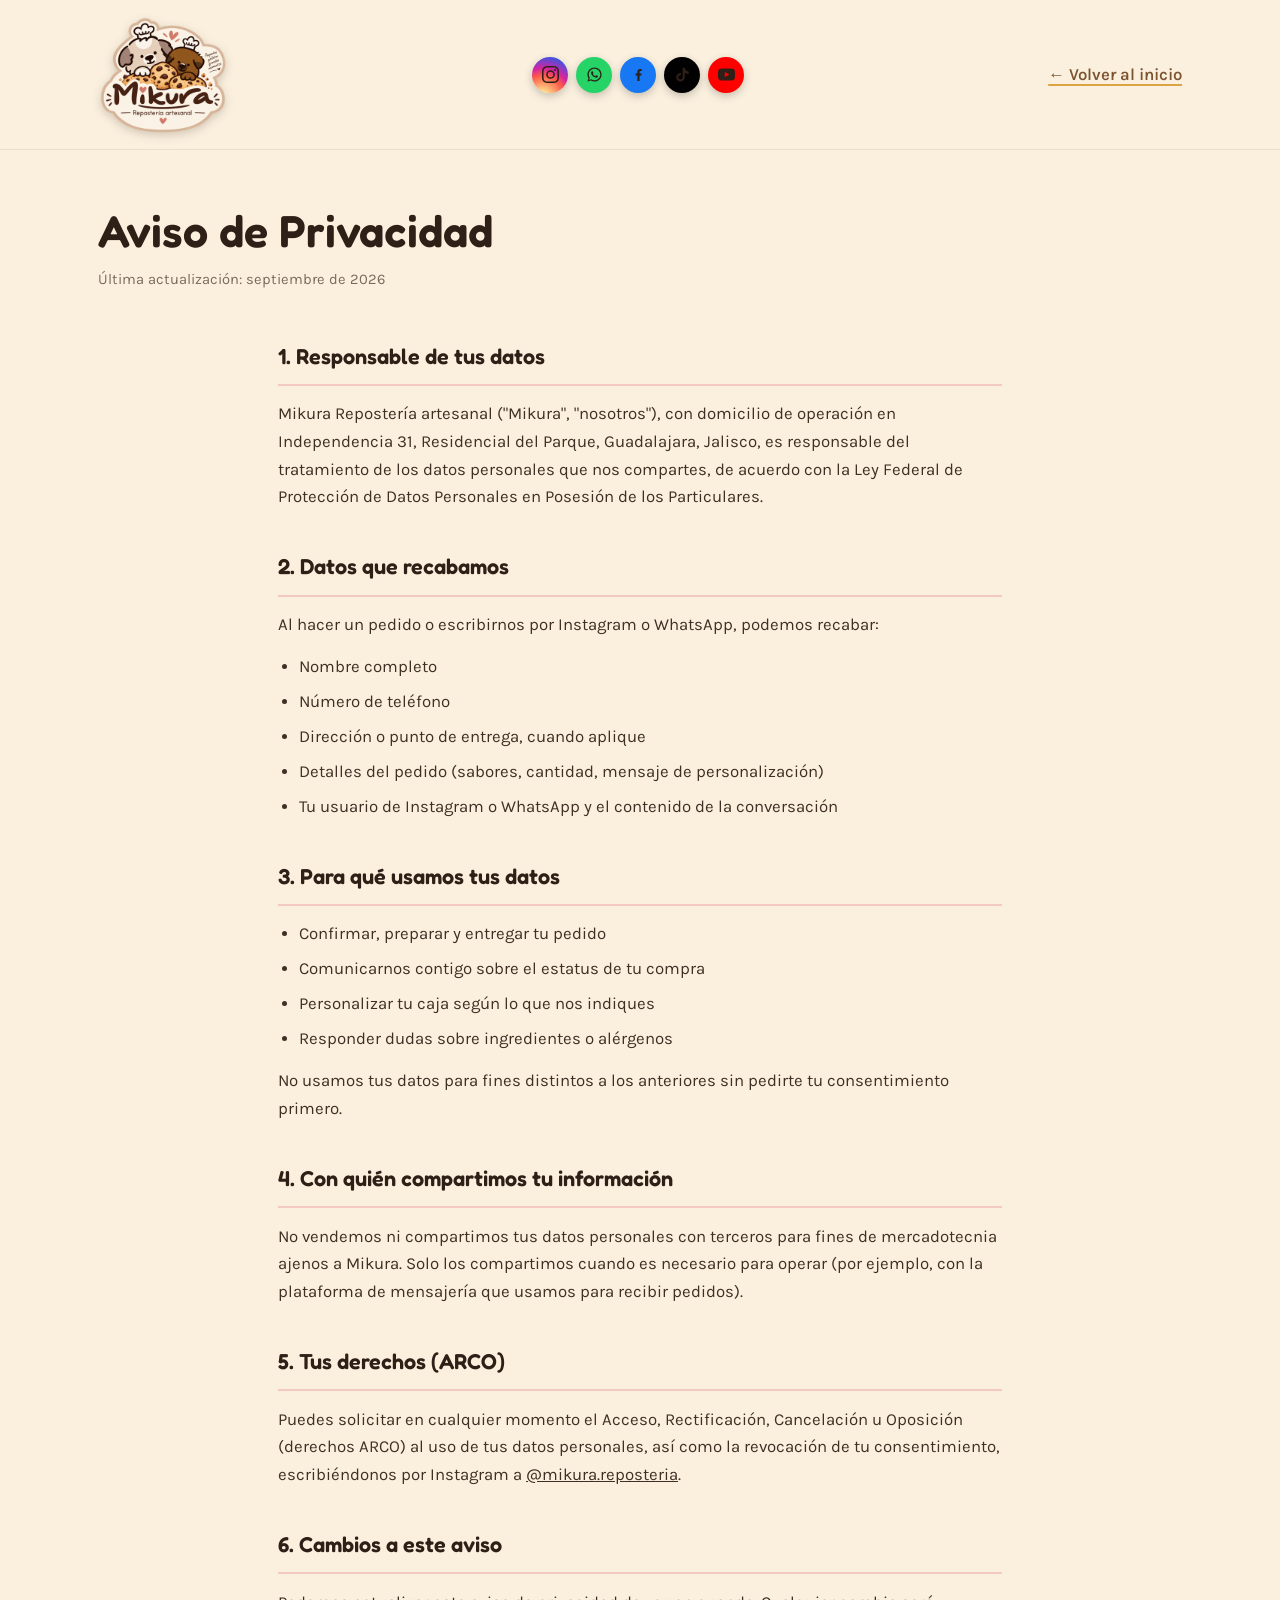
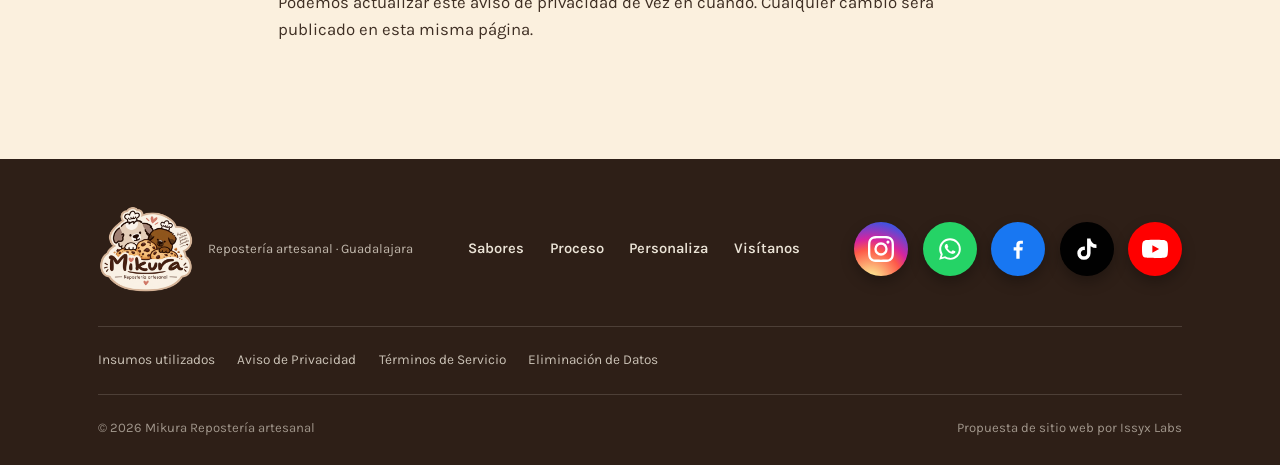
==== commit 38a2bf95: "Add files via upload" ====
--- a/aviso-privacidad.html
+++ b/aviso-privacidad.html
@@ -16,6 +16,23 @@
     <a href="index.html" class="brand">
       <img src="logo.png" alt="Mikura, repostería artesanal">
     </a>
+    <div class="social-row small on-cream" aria-label="Redes sociales de Mikura">
+      <a href="https://www.instagram.com/mikura.reposteria/" target="_blank" rel="noopener" class="social-icon ig" aria-label="Instagram">
+        <svg viewBox="0 0 24 24"><path d="M12 0C8.74 0 8.333.014 7.053.072 5.775.132 4.905.333 4.14.63c-.789.306-1.459.717-2.126 1.384S.935 3.35.63 4.14C.333 4.905.131 5.775.072 7.053.014 8.333 0 8.74 0 12s.014 3.667.072 4.947c.06 1.277.261 2.148.558 2.913.306.788.717 1.459 1.384 2.126.667.666 1.336 1.079 2.126 1.384.766.296 1.636.499 2.913.558C8.333 23.988 8.74 24 12 24s3.667-.014 4.947-.072c1.277-.06 2.148-.262 2.913-.558.788-.306 1.459-.718 2.126-1.384.666-.667 1.079-1.335 1.384-2.126.296-.765.499-1.636.558-2.913.06-1.28.072-1.687.072-4.947s-.014-3.667-.072-4.947c-.06-1.277-.262-2.149-.558-2.913-.306-.789-.718-1.459-1.384-2.126C21.319 1.347 20.651.935 19.86.63c-.765-.297-1.636-.499-2.913-.558C15.667.014 15.26 0 12 0Zm0 2.16c3.2 0 3.58.01 4.85.07 1.17.05 1.8.25 2.23.42.56.21.96.48 1.38.9.42.42.68.82.9 1.38.16.42.36 1.06.41 2.23.06 1.27.07 1.65.07 4.85s-.01 3.58-.07 4.85c-.05 1.17-.25 1.8-.41 2.23-.22.56-.48.96-.9 1.38-.42.42-.82.68-1.38.9-.42.16-1.06.36-2.23.41-1.27.06-1.65.07-4.85.07s-3.58-.01-4.85-.07c-1.17-.05-1.8-.25-2.23-.41-.56-.22-.96-.48-1.38-.9-.42-.42-.68-.82-.9-1.38-.16-.42-.36-1.06-.41-2.23-.06-1.27-.07-1.65-.07-4.85s.01-3.58.07-4.85c.05-1.17.25-1.8.41-2.23.22-.56.48-.96.9-1.38.42-.42.82-.68 1.38-.9.42-.16 1.06-.36 2.23-.41 1.27-.06 1.65-.07 4.85-.07ZM12 5.84A6.16 6.16 0 1 0 12 18.16 6.16 6.16 0 0 0 12 5.84Zm0 10.16A4 4 0 1 1 12 8a4 4 0 0 1 0 8Zm7.85-10.4a1.44 1.44 0 1 1-2.88 0 1.44 1.44 0 0 1 2.88 0Z"/></svg>
+      </a>
+      <a href="#" class="social-icon pending wa" data-pending="WhatsApp" aria-label="WhatsApp">
+        <svg viewBox="0 0 24 24"><path d="M12.02 2C6.5 2 2.03 6.48 2.03 12c0 1.86.5 3.62 1.42 5.14L2 22l4.98-1.4a9.94 9.94 0 0 0 5.04 1.37h.01c5.51 0 9.98-4.48 9.98-10S17.53 2 12.02 2Zm0 18.1h-.01a8.1 8.1 0 0 1-4.14-1.13l-.3-.18-3.07.87.82-3.03-.2-.31a8.16 8.16 0 0 1-1.24-4.32c0-4.52 3.66-8.19 8.16-8.19a8.13 8.13 0 0 1 8.14 8.2c0 4.52-3.67 8.19-8.16 8.19Zm4.46-6.14c-.24-.12-1.44-.71-1.66-.79-.22-.08-.38-.12-.55.12-.16.24-.63.79-.77.95-.14.16-.28.18-.52.06-.24-.12-1.02-.38-1.94-1.2-.72-.64-1.2-1.44-1.35-1.68-.14-.24-.02-.37.11-.49.11-.11.24-.28.36-.42.12-.14.16-.24.24-.4.08-.16.04-.3-.02-.42-.06-.12-.55-1.33-.76-1.82-.2-.48-.4-.41-.55-.42h-.47c-.16 0-.42.06-.64.3-.22.24-.84.82-.84 2s.86 2.32.98 2.48c.12.16 1.7 2.6 4.12 3.64.58.25 1.03.4 1.38.51.58.18 1.11.16 1.53.1.47-.07 1.44-.59 1.64-1.16.2-.57.2-1.06.14-1.16-.06-.1-.22-.16-.46-.28Z"/></svg>
+      </a>
+      <a href="#" class="social-icon pending fb" data-pending="Facebook" aria-label="Facebook">
+        <svg viewBox="0 0 24 24"><path d="M13.5 21v-7.6h2.55l.38-2.96h-2.93V8.56c0-.86.24-1.44 1.47-1.44h1.57V4.46c-.27-.04-1.2-.12-2.28-.12-2.26 0-3.8 1.38-3.8 3.9v2.18H8v2.96h2.46V21h3.04Z"/></svg>
+      </a>
+      <a href="#" class="social-icon pending tt" data-pending="TikTok" aria-label="TikTok">
+        <svg viewBox="0 0 24 24"><path d="M16.6 5.82c-.85-.93-1.32-2.14-1.32-3.4h-3.2v13.44c0 1.6-1.3 2.9-2.9 2.9s-2.9-1.3-2.9-2.9 1.3-2.9 2.9-2.9c.3 0 .58.04.85.13V9.8a6.1 6.1 0 0 0-.85-.06 6.13 6.13 0 1 0 6.13 6.13V9.4a9.28 9.28 0 0 0 5.42 1.73V7.94a5.44 5.44 0 0 1-4.13-2.12Z"/></svg>
+      </a>
+      <a href="#" class="social-icon pending yt" data-pending="YouTube" aria-label="YouTube">
+        <svg viewBox="0 0 24 24"><path d="M23.5 6.19a3.02 3.02 0 0 0-2.12-2.14C19.51 3.55 12 3.55 12 3.55s-7.51 0-9.38.5A3.02 3.02 0 0 0 .5 6.19C0 8.07 0 12 0 12s0 3.93.5 5.81a3.02 3.02 0 0 0 2.12 2.14c1.87.5 9.38.5 9.38.5s7.51 0 9.38-.5a3.02 3.02 0 0 0 2.12-2.14C24 15.93 24 12 24 12s0-3.93-.5-5.81ZM9.55 15.57V8.43L15.82 12l-6.27 3.57Z"/></svg>
+      </a>
+    </div>
     <a href="index.html" class="link-underline">← Volver al inicio</a>
   </div>
 </header>
--- a/styles.css
+++ b/styles.css
@@ -59,11 +59,11 @@
   }
   .brand{display:flex; align-items:center; gap:0.7rem; text-decoration:none;}
   .brand img{
-    height:88px; width:auto;
+    height:130px; width:auto;
     filter:drop-shadow(0 3px 5px rgba(46,31,23,0.2));
   }
 
-  nav.links{display:flex; align-items:center; gap:1.9rem;}
+  nav.links{display:flex; align-items:center; gap:1.9rem; flex-wrap:wrap;}
   nav.links a{
     text-decoration:none; font-weight:600; font-size:0.95rem; color:var(--cocoa);
     position:relative;
@@ -326,7 +326,7 @@
     border-bottom:1px solid rgba(255,248,235,0.15);
   }
   .footer-brand{display:flex; align-items:center; gap:0.9rem;}
-  .footer-brand img{height:76px; width:auto;}
+  .footer-brand img{height:96px; width:auto;}
   .footer-brand span{display:block; font-family:'Karla'; font-weight:400; font-size:0.82rem; color:rgba(255,248,235,0.7);}
   .footer-links{display:flex; gap:1.6rem; flex-wrap:wrap;}
   .footer-links a{text-decoration:none; font-weight:600; font-size:0.92rem; color:rgba(255,248,235,0.9);}
@@ -336,10 +336,10 @@
   }
 
   /* ---------- RESPONSIVE ---------- */
-  @media (max-width: 860px){
-    .brand img{height:66px;}
+  @media (max-width: 1080px){
+    .brand img{height:78px;}
     nav.links{
-      position:fixed; inset:64px 0 auto 0; background:var(--cream-soft);
+      position:absolute; top:100%; left:0; right:0; background:var(--cream-soft);
       flex-direction:column; align-items:flex-start; padding:1.4rem clamp(1.25rem,4vw,3rem) 2rem;
       gap:1.1rem; box-shadow:0 12px 20px -10px rgba(0,0,0,0.25);
       transform:translateY(-130%); transition:transform 0.25s ease;
@@ -416,6 +416,14 @@
   color:var(--cocoa); box-shadow:0 4px 10px rgba(46,31,23,0.18);
 }
 
+/* Compact variant, always visible in the header */
+.social-row.small{gap:0.5rem;}
+.social-row.small .social-icon{
+  width:36px; height:36px;
+  box-shadow:0 3px 8px rgba(0,0,0,0.22);
+}
+.social-row.small .social-icon svg{width:17px; height:17px;}
+
 /* ---------- FOOTER LEGAL ROW ---------- */
 .footer-legal{
   display:flex; flex-wrap:wrap; gap:1.4rem;
@@ -475,3 +483,16 @@
   max-width:var(--max); margin:0 auto;
   flex-wrap:wrap; gap:0.8rem;
 }
+
+/* ---------- LOGO INTRO ---------- */
+.logo-intro{
+  padding:clamp(1rem,3vw,1.75rem) 0 clamp(0.25rem,1vw,0.5rem);
+}
+.logo-intro .wrap{
+  display:flex; justify-content:center;
+}
+.logo-intro img{
+  display:block;
+  height:clamp(96px, 11vw, 130px); width:auto;
+  filter:drop-shadow(0 8px 14px rgba(46,31,23,0.2));
+}
